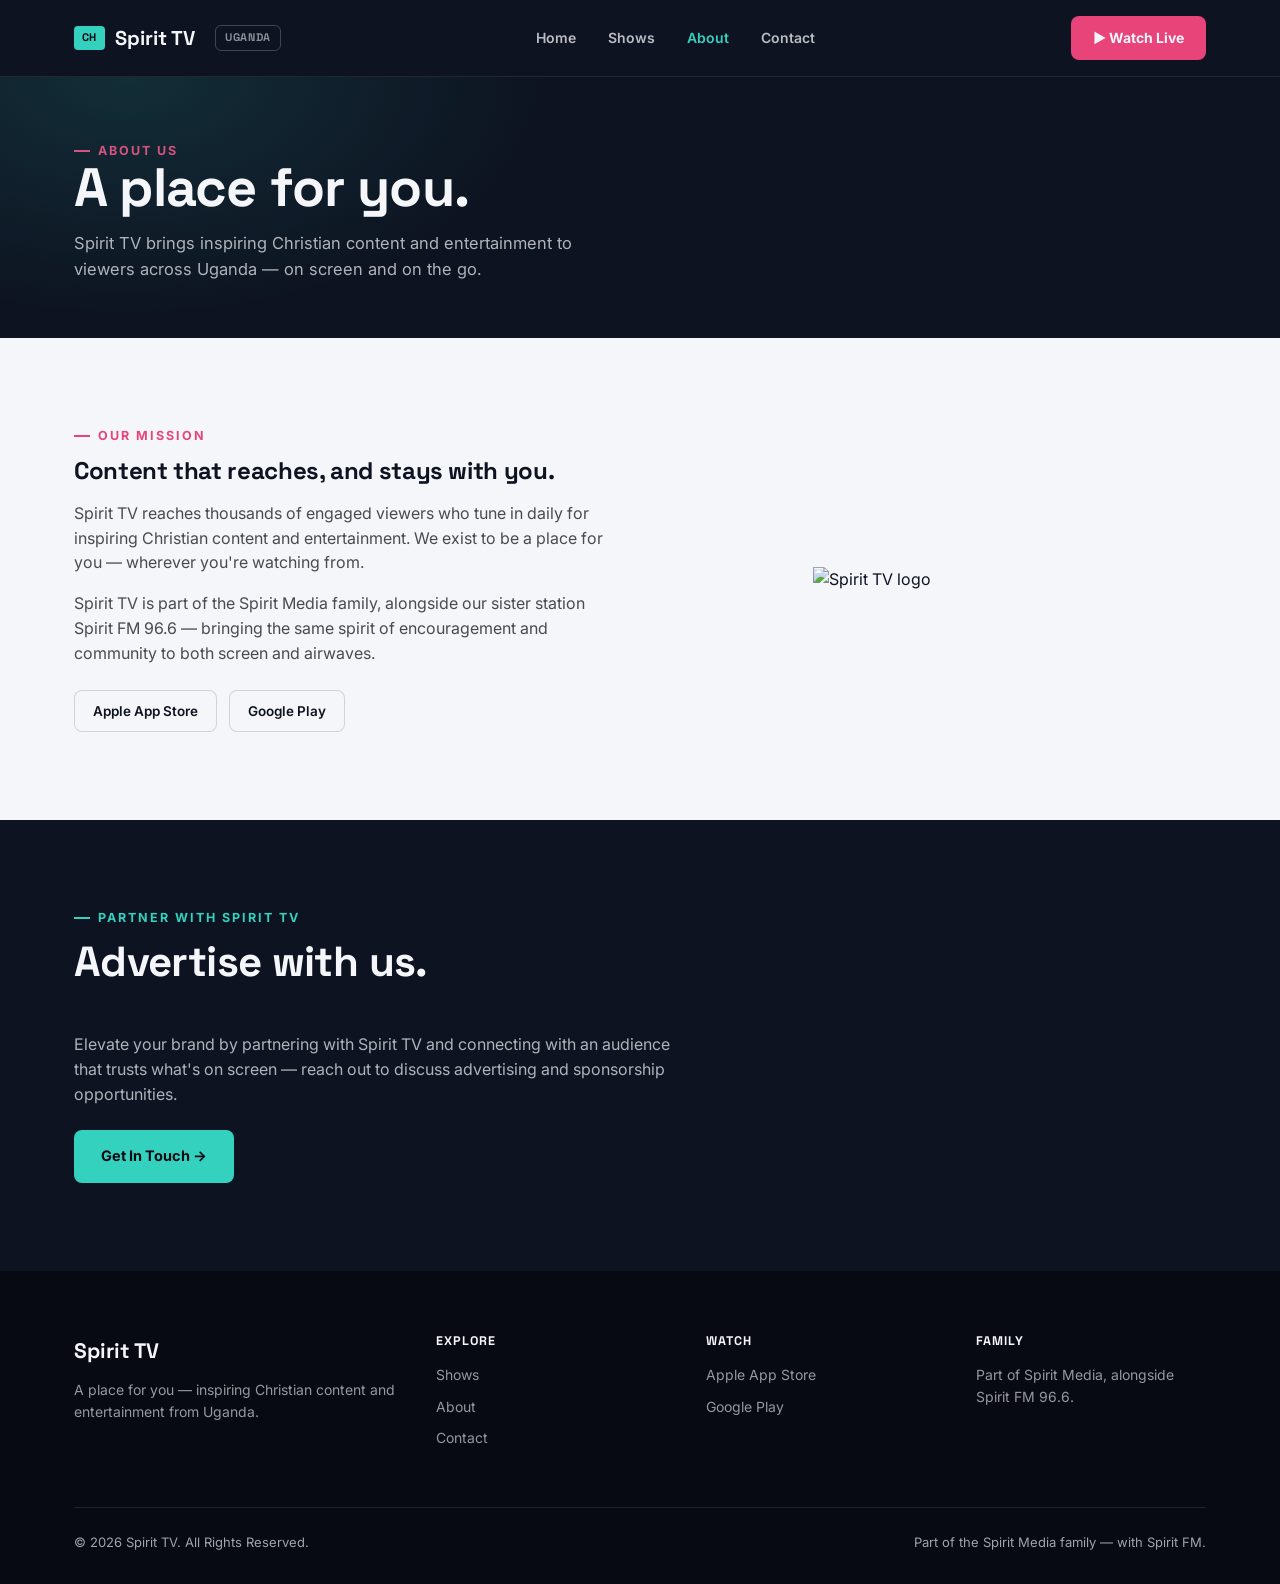
==== about.html @ 37909ff6 "Add Uganda location badge to nav branding" ====
<!DOCTYPE html>
<html lang="en">
<head>
<meta charset="UTF-8">
<meta name="viewport" content="width=device-width, initial-scale=1.0">
<title>About — Spirit TV</title>
<meta name="description" content="Spirit TV — inspiring Christian content and entertainment for viewers across Uganda, part of the Spirit Media family.">
<link rel="stylesheet" href="/assets/css/style.css">
</head>
<body>

<nav class="site-nav">
  <div class="wrap">
    <a href="/" class="brand"><span class="ch">CH</span>Spirit TV<span style="margin-left:10px;font-size:11px;font-weight:700;letter-spacing:.06em;color:rgba(245,246,250,.55);border:1px solid rgba(245,246,250,.22);padding:3px 9px;border-radius:6px;">UGANDA</span></a>
    <div class="nav-links">
      <a href="/">Home</a>
      <a href="/shows.html">Shows</a>
      <a href="/about.html" class="active">About</a>
      <a href="/contact.html">Contact</a>
    </div>
    <a href="/#watch" class="nav-cta">▶ Watch Live</a>
    <button class="menu-toggle" aria-label="Menu">☰</button>
  </div>
</nav>

<header class="page-header">
  <div class="wrap">
    <div class="eyebrow">About Us</div>
    <h1>A place for you.</h1>
    <p>Spirit TV brings inspiring Christian content and entertainment to viewers across Uganda — on screen and on the go.</p>
  </div>
</header>

<section>
  <div class="wrap grid-2">
    <div>
      <div class="eyebrow">Our Mission</div>
      <h2 style="margin-top:12px;">Content that reaches, and stays with you.</h2>
      <p style="margin-top:18px;color:#4a4a4f;font-size:16px;">Spirit TV reaches thousands of engaged viewers who tune in daily for inspiring Christian content and entertainment. We exist to be a place for you — wherever you're watching from.</p>
      <p style="margin-top:16px;color:#4a4a4f;font-size:16px;">Spirit TV is part of the Spirit Media family, alongside our sister station Spirit FM 96.6 — bringing the same spirit of encouragement and community to both screen and airwaves.</p>
      <div class="app-badges">
        <a href="https://apps.apple.com/ug/app/spirit-media-ug/id6473387035" target="_blank" rel="noopener" class="app-badge" style="color:var(--ink);border-color:rgba(13,19,33,.15);">Apple App Store</a>
        <a href="https://play.google.com/store/apps/details?id=com.spiritmedia.ug" target="_blank" rel="noopener" class="app-badge" style="color:var(--ink);border-color:rgba(13,19,33,.15);">Google Play</a>
      </div>
    </div>
    <div>
      <img src="https://spirittv.co.ug/wp-content/uploads/2024/09/logo.png" alt="Spirit TV logo" style="max-width:240px;margin:0 auto;">
    </div>
  </div>
</section>

<section class="section-dark">
  <div class="wrap">
    <div class="section-head">
      <div class="eyebrow">Partner With Spirit TV</div>
      <h2 style="color:var(--paper);">Advertise with us.</h2>
    </div>
    <p style="color:rgba(245,246,250,.7);max-width:60ch;font-size:16px;">Elevate your brand by partnering with Spirit TV and connecting with an audience that trusts what's on screen — reach out to discuss advertising and sponsorship opportunities.</p>
    <a href="/contact.html" class="btn btn-play" style="margin-top:24px;">Get In Touch →</a>
  </div>
</section>

<footer>
  <div class="wrap">
    <div class="footer-grid">
      <div>
        <div class="footer-brand">Spirit TV</div>
        <p>A place for you — inspiring Christian content and entertainment from Uganda.</p>
      </div>
      <div>
        <h4>Explore</h4>
        <a href="/shows.html">Shows</a>
        <a href="/about.html">About</a>
        <a href="/contact.html">Contact</a>
      </div>
      <div>
        <h4>Watch</h4>
        <a href="https://apps.apple.com/ug/app/spirit-media-ug/id6473387035" target="_blank" rel="noopener">Apple App Store</a>
        <a href="https://play.google.com/store/apps/details?id=com.spiritmedia.ug" target="_blank" rel="noopener">Google Play</a>
      </div>
      <div>
        <h4>Family</h4>
        <p>Part of Spirit Media, alongside Spirit FM 96.6.</p>
      </div>
    </div>
    <div class="footer-bottom">
      <span>&copy; 2026 Spirit TV. All Rights Reserved.</span>
      <span>Part of the Spirit Media family — with Spirit FM.</span>
    </div>
  </div>
</footer>

</body>
</html>
---- assets/css/style.css ----
@import url('https://fonts.googleapis.com/css2?family=Space+Grotesk:wght@400;500;600;700&family=Inter:wght@400;500;600;700;800&display=swap');

:root{
  --void: #0D1321;
  --void-deep: #070A12;
  --paper: #F5F6FA;
  --cyan: #34D1BF;
  --magenta: #E8447A;
  --gold: #F2C14E;
  --ink: #0D1321;
  --max: 1180px;
}

*{box-sizing:border-box;margin:0;padding:0;}
html{scroll-behavior:smooth;}
body{
  font-family:'Inter',sans-serif;
  background:var(--paper);
  color:var(--ink);
  line-height:1.55;
  -webkit-font-smoothing:antialiased;
}
h1,h2,h3,h4{
  font-family:'Space Grotesk',sans-serif;
  font-weight:700;
  line-height:1.05;
  letter-spacing:-0.015em;
}
a{color:inherit;text-decoration:none;}
img{max-width:100%;display:block;}
.wrap{max-width:var(--max);margin:0 auto;padding:0 24px;}
.eyebrow{
  font-size:12.5px;font-weight:700;letter-spacing:.16em;text-transform:uppercase;
  color:var(--magenta);
  display:flex;align-items:center;gap:8px;
}
.eyebrow::before{content:'';width:16px;height:2px;background:currentColor;display:inline-block;}

/* ===== Nav ===== */
.site-nav{
  position:sticky;top:0;z-index:50;
  background:var(--void);
  border-bottom:1px solid rgba(245,246,250,.08);
}
.site-nav .wrap{display:flex;align-items:center;justify-content:space-between;height:76px;}
.brand{display:flex;align-items:center;gap:10px;font-family:'Space Grotesk',sans-serif;font-weight:700;font-size:20px;color:var(--paper);}
.brand .ch{
  font-size:11px;font-weight:700;background:var(--cyan);color:var(--void-deep);
  padding:3px 8px;border-radius:4px;letter-spacing:.04em;
}
.nav-links{display:flex;gap:32px;align-items:center;}
.nav-links a{color:rgba(245,246,250,.75);font-size:14px;font-weight:600;transition:color .15s;}
.nav-links a:hover, .nav-links a.active{color:var(--cyan);}
.nav-cta{
  background:var(--magenta);color:var(--paper)!important;padding:11px 22px;border-radius:8px;
  font-weight:700;font-size:14px;display:flex;align-items:center;gap:8px;
}
.nav-cta:hover{background:#d13868;}
.menu-toggle{display:none;background:none;border:0;color:var(--paper);font-size:26px;cursor:pointer;}

/* ===== Hero — channel-frame signature ===== */
.hero{
  position:relative;background:var(--void);color:var(--paper);
  padding:80px 0 0;overflow:hidden;
}
.hero-grid{position:relative;display:grid;grid-template-columns:1fr;gap:0;}
.hero-copy{padding-bottom:56px;}
.hero .eyebrow{color:var(--cyan);}
.hero h1{font-size:clamp(42px,6.4vw,78px);margin:16px 0 20px;max-width:16ch;}
.hero h1 span{color:var(--cyan);}
.hero p.lede{font-size:18px;color:rgba(245,246,250,.75);max-width:52ch;margin-bottom:32px;}
.hero-actions{display:flex;gap:14px;flex-wrap:wrap;}
.btn{
  display:inline-flex;align-items:center;gap:10px;padding:14px 26px;border-radius:8px;
  font-weight:700;font-size:14.5px;border:1px solid transparent;cursor:pointer;transition:all .15s;
}
.btn-play{background:var(--cyan);color:var(--void-deep);}
.btn-play:hover{background:#28b8a8;transform:translateY(-1px);}
.btn-outline{border-color:rgba(245,246,250,.3);color:var(--paper);}
.btn-outline:hover{border-color:var(--paper);background:rgba(245,246,250,.06);}

/* channel-frame: bezel + scanline */
.tv-frame{
  position:relative;border:1px solid rgba(245,246,250,.15);
  border-radius:14px 14px 0 0;padding:14px 14px 0;
  background:linear-gradient(180deg, rgba(52,209,191,.06), transparent 40%);
}
.tv-frame-bar{display:flex;justify-content:space-between;align-items:center;padding-bottom:12px;font-size:11px;color:rgba(245,246,250,.45);letter-spacing:.08em;text-transform:uppercase;}
.tv-frame-bar .rec{display:flex;align-items:center;gap:6px;color:var(--magenta);font-weight:700;}
.tv-frame-bar .rec .dot{width:7px;height:7px;border-radius:50%;background:var(--magenta);animation:pulse 1.4s infinite;}
@keyframes pulse{0%,100%{opacity:1;}50%{opacity:.3;}}
.tv-screen{
  aspect-ratio:16/8;background:linear-gradient(135deg,#151d33,#0D1321 60%);
  border-radius:8px 8px 0 0;overflow:hidden;position:relative;
  display:flex;align-items:center;justify-content:center;
}
.tv-screen::after{
  content:'';position:absolute;inset:0;
  background:repeating-linear-gradient(0deg, rgba(255,255,255,.025) 0px, transparent 1px, transparent 3px);
  pointer-events:none;
}
.tv-screen img{width:100%;height:100%;object-fit:cover;}
@media (prefers-reduced-motion:reduce){.tv-frame-bar .rec .dot{animation:none;}}

/* ===== Sections ===== */
section{padding:88px 0;}
.section-head{max-width:640px;margin-bottom:48px;}
.section-head h2{font-size:clamp(30px,4vw,42px);margin-top:12px;}
.section-dark{background:var(--void);color:var(--paper);}
.section-dark .eyebrow{color:var(--cyan);}

.grid-3{display:grid;grid-template-columns:repeat(3,1fr);gap:24px;}
.grid-2{display:grid;grid-template-columns:1fr 1fr;gap:40px;align-items:center;}

.card{
  background:#fff;border-radius:12px;overflow:hidden;
  border:1px solid rgba(13,19,33,.08);transition:transform .18s, box-shadow .18s;
}
.card:hover{transform:translateY(-4px);box-shadow:0 16px 32px rgba(13,19,33,.1);}
.card img{aspect-ratio:16/10;object-fit:cover;width:100%;}
.card-body{padding:20px 22px 24px;position:relative;}
.card-body .tag{font-size:11.5px;font-weight:700;color:var(--magenta);text-transform:uppercase;letter-spacing:.08em;}
.card-body h3{font-size:19px;margin:8px 0 6px;}
.card-body p{font-size:14.5px;color:#5b5b5f;}
.channel-num{
  position:absolute;top:-16px;right:16px;background:var(--void);color:var(--cyan);
  font-family:'Space Grotesk',sans-serif;font-weight:700;font-size:13px;
  padding:6px 10px;border-radius:6px;
}

.pill{
  display:inline-block;padding:6px 14px;border-radius:6px;background:rgba(52,209,191,.12);
  color:#1a8e80;font-size:12.5px;font-weight:700;
}

.stats-strip{background:var(--magenta);color:#fff;padding:56px 0;}
.stats-strip .grid-3{text-align:center;}
.stats-strip b{display:block;font-family:'Space Grotesk',sans-serif;font-size:42px;}
.stats-strip span{font-size:13px;letter-spacing:.06em;text-transform:uppercase;opacity:.9;}

.app-badges{display:flex;gap:12px;margin-top:24px;flex-wrap:wrap;}
.app-badge{
  display:flex;align-items:center;gap:10px;background:rgba(245,246,250,.06);
  border:1px solid rgba(245,246,250,.15);padding:10px 18px;border-radius:8px;
  font-size:13.5px;font-weight:600;color:var(--paper);
}
.app-badge:hover{border-color:var(--cyan);}

/* ===== Footer ===== */
footer{background:var(--void-deep);color:rgba(245,246,250,.65);padding:64px 0 32px;}
.footer-grid{display:grid;grid-template-columns:1.4fr 1fr 1fr 1fr;gap:40px;margin-bottom:48px;}
.footer-grid h4{font-family:'Space Grotesk',sans-serif;color:var(--paper);font-size:12.5px;letter-spacing:.08em;text-transform:uppercase;margin-bottom:16px;}
.footer-grid a, .footer-grid p{display:block;font-size:14px;margin-bottom:10px;color:rgba(245,246,250,.6);}
.footer-grid a:hover{color:var(--cyan);}
.footer-brand{font-family:'Space Grotesk',sans-serif;font-weight:700;font-size:21px;color:var(--paper);margin-bottom:12px;}
.footer-bottom{border-top:1px solid rgba(245,246,250,.1);padding-top:24px;font-size:13px;display:flex;justify-content:space-between;flex-wrap:wrap;gap:12px;}

/* ===== Page header ===== */
.page-header{background:var(--void);color:var(--paper);padding:64px 0 56px;position:relative;overflow:hidden;}
.page-header::before{content:'';position:absolute;inset:0;background:radial-gradient(ellipse 700px 400px at 10% 0%, rgba(52,209,191,.14), transparent 60%);}
.page-header h1{font-size:clamp(34px,5vw,54px);position:relative;}
.page-header p{color:rgba(245,246,250,.7);max-width:56ch;margin-top:14px;position:relative;font-size:16.5px;}

/* Contact */
.contact-grid{display:grid;grid-template-columns:.9fr 1.1fr;gap:56px;}
.contact-card{background:var(--void);color:var(--paper);border-radius:14px;padding:36px;}
.contact-card h3{font-family:'Space Grotesk',sans-serif;font-size:21px;margin-bottom:20px;}
.contact-row{display:flex;gap:14px;margin-bottom:20px;padding-bottom:20px;border-bottom:1px solid rgba(245,246,250,.1);}
.contact-row:last-child{border:0;}
.contact-row .label{font-size:11.5px;text-transform:uppercase;letter-spacing:.08em;color:var(--cyan);margin-bottom:4px;font-weight:700;}
.contact-row div p, .contact-row div a{font-size:15px;color:rgba(245,246,250,.85);}

.form-field{margin-bottom:18px;}
.form-field label{display:block;font-size:13px;font-weight:700;margin-bottom:7px;}
.form-field input, .form-field textarea{
  width:100%;padding:13px 16px;border-radius:8px;border:1.5px solid rgba(13,19,33,.15);
  font-family:'Inter',sans-serif;font-size:14.5px;background:#fff;
}
.form-field input:focus, .form-field textarea:focus{outline:2px solid var(--cyan);outline-offset:1px;border-color:var(--cyan);}

@media (max-width:900px){
  .grid-2, .contact-grid{grid-template-columns:1fr;}
  .grid-3{grid-template-columns:1fr 1fr;}
  .footer-grid{grid-template-columns:1fr 1fr;}
  .nav-links{display:none;}
  .menu-toggle{display:block;}
}
@media (max-width:560px){
  .grid-3{grid-template-columns:1fr;}
  .footer-grid{grid-template-columns:1fr;}
}
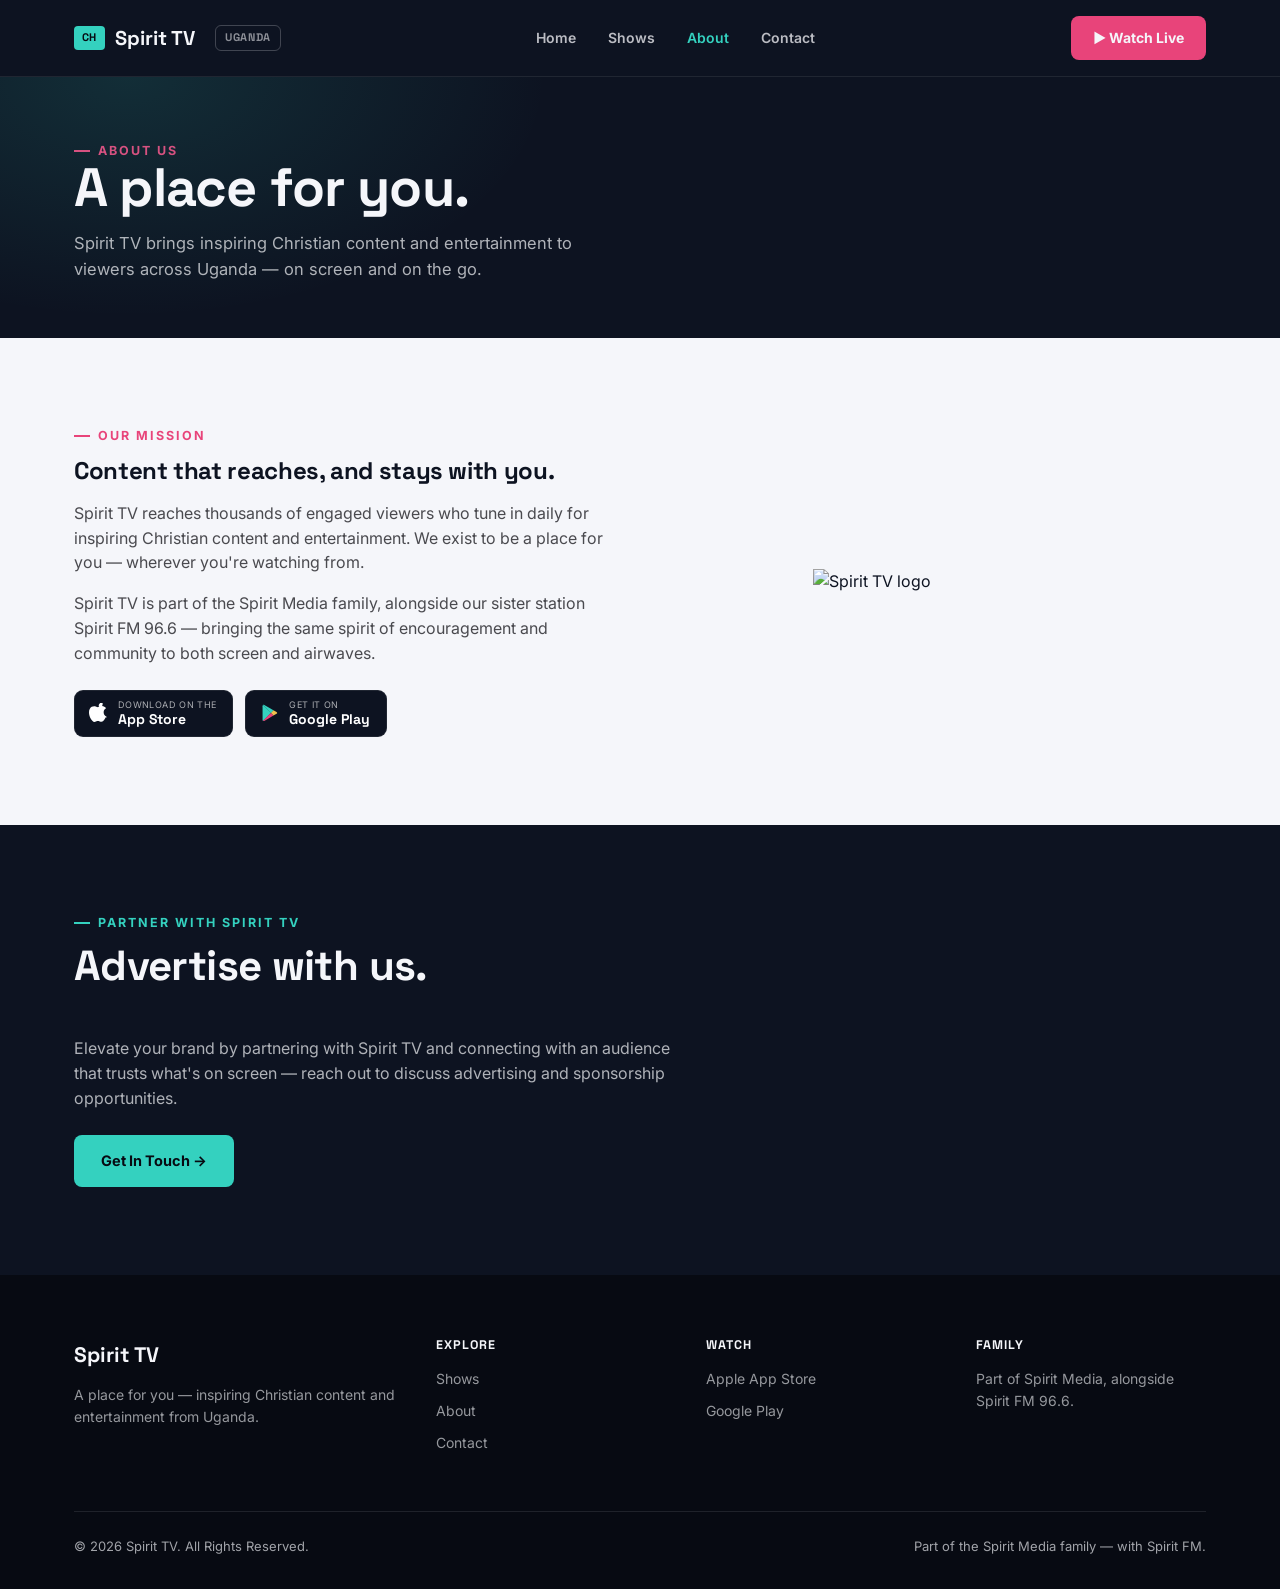
==== commit cfc67641: "Fix live player sizing across devices (was rendering at unconstrained natural size); replace text ap" ====
--- a/about.html
+++ b/about.html
@@ -18,7 +18,7 @@
       <a href="/about.html" class="active">About</a>
       <a href="/contact.html">Contact</a>
     </div>
-    <a href="/#watch" class="nav-cta">▶ Watch Live</a>
+    <a href="/watch.html" class="nav-cta">▶ Watch Live</a>
     <button class="menu-toggle" aria-label="Menu">☰</button>
   </div>
 </nav>
@@ -39,8 +39,14 @@
       <p style="margin-top:18px;color:#4a4a4f;font-size:16px;">Spirit TV reaches thousands of engaged viewers who tune in daily for inspiring Christian content and entertainment. We exist to be a place for you — wherever you're watching from.</p>
       <p style="margin-top:16px;color:#4a4a4f;font-size:16px;">Spirit TV is part of the Spirit Media family, alongside our sister station Spirit FM 96.6 — bringing the same spirit of encouragement and community to both screen and airwaves.</p>
       <div class="app-badges">
-        <a href="https://apps.apple.com/ug/app/spirit-media-ug/id6473387035" target="_blank" rel="noopener" class="app-badge" style="color:var(--ink);border-color:rgba(13,19,33,.15);">Apple App Store</a>
-        <a href="https://play.google.com/store/apps/details?id=com.spiritmedia.ug" target="_blank" rel="noopener" class="app-badge" style="color:var(--ink);border-color:rgba(13,19,33,.15);">Google Play</a>
+        <a href="https://apps.apple.com/ug/app/spirit-media-ug/id6473387035" target="_blank" rel="noopener" class="store-badge">
+          <svg width="20" height="20" viewBox="0 0 24 24" fill="none"><path d="M16.365 1.43c0 1.14-.416 2.06-1.246 2.78-.997.86-2.03.99-3.106.4a3.28 3.28 0 0 1-.021-2.85c.395-.9 1.11-1.65 2.03-2.09.83-.4 1.71-.4 2.343.03V1.43z" fill="#fff"/><path d="M20.02 17.13c-.36.86-.78 1.66-1.28 2.4-.68 1.01-1.24 1.71-1.68 2.1-.68.65-1.4.99-2.18 1.01-.56.02-1.23-.16-2.02-.53-.79-.37-1.51-.55-2.17-.55-.68 0-1.43.18-2.24.55-.81.37-1.47.56-1.98.57-.75.03-1.49-.31-2.22-1.03-.47-.44-1.06-1.17-1.75-2.19-.75-1.1-1.36-2.38-1.84-3.85C.14 13.9 0 12.44 0 11.03c0-1.62.35-3.01 1.05-4.19.55-.94 1.29-1.68 2.21-2.22a5.8 5.8 0 0 1 2.98-.85c.6 0 1.4.2 2.4.6.99.4 1.63.6 1.92.6.21 0 .93-.23 2.14-.7 1.15-.44 2.12-.62 2.91-.55 2.15.18 3.77 1.03 4.83 2.57-1.92 1.18-2.87 2.83-2.85 4.95.02 1.65.61 3.03 1.77 4.13.53.5 1.12.89 1.78 1.16-.14.42-.3.83-.47 1.23l-.02-.03z" fill="#fff"/></svg>
+          <span class="store-badge-text"><span class="store-badge-eyebrow">Download on the</span><span class="store-badge-name">App Store</span></span>
+        </a>
+        <a href="https://play.google.com/store/apps/details?id=com.spiritmedia.ug" target="_blank" rel="noopener" class="store-badge">
+          <svg width="20" height="20" viewBox="0 0 24 24" fill="none"><path d="M3.6 2.4c-.35.35-.55.9-.55 1.6v16c0 .7.2 1.25.55 1.6l.1.08L13.02 12v-.24L3.7 2.32l-.1.08z" fill="#34D1BF"/><path d="M16.1 15.1l-3.08-3.08V11.8l3.08-3.08.07.04 3.66 2.08c1.04.6 1.04 1.56 0 2.16l-3.66 2.08-.07.02z" fill="#F2C14E"/><path d="M16.17 15.06L13.02 11.9 3.6 21.4c.35.38.93.42 1.58.06l11-6.4z" fill="#E8447A"/><path d="M16.17 8.74l-11-6.4c-.65-.37-1.23-.32-1.58.06l9.43 9.5 3.15-3.16z" fill="#34D1BF"/></svg>
+          <span class="store-badge-text"><span class="store-badge-eyebrow">Get it on</span><span class="store-badge-name">Google Play</span></span>
+        </a>
       </div>
     </div>
     <div>
--- a/assets/css/style.css
+++ b/assets/css/style.css
@@ -99,7 +99,7 @@
   background:repeating-linear-gradient(0deg, rgba(255,255,255,.025) 0px, transparent 1px, transparent 3px);
   pointer-events:none;
 }
-.tv-screen img{width:100%;height:100%;object-fit:cover;}
+.tv-screen img,.tv-screen video{width:100%;height:100%;object-fit:cover;position:relative;z-index:0;}
 @media (prefers-reduced-motion:reduce){.tv-frame-bar .rec .dot{animation:none;}}
 
 /* ===== Sections ===== */
@@ -189,3 +189,18 @@
   .grid-3{grid-template-columns:1fr;}
   .footer-grid{grid-template-columns:1fr;}
 }
+
+/* App store badges */
+.store-badge{
+  display:inline-flex;align-items:center;gap:9px;
+  background:#0D1321;color:#fff;
+  padding:9px 16px 9px 14px;border-radius:9px;
+  text-decoration:none;line-height:1.15;
+  border:1px solid rgba(255,255,255,.08);
+  transition:transform .15s,opacity .15s;
+}
+.store-badge:hover{transform:translateY(-1px);opacity:.92;}
+.store-badge svg{flex-shrink:0;}
+.store-badge .store-badge-text{display:flex;flex-direction:column;}
+.store-badge .store-badge-eyebrow{font-size:9px;letter-spacing:.04em;color:rgba(255,255,255,.65);text-transform:uppercase;}
+.store-badge .store-badge-name{font-size:14px;font-weight:700;font-family:'Space Grotesk',sans-serif;margin-top:1px;}
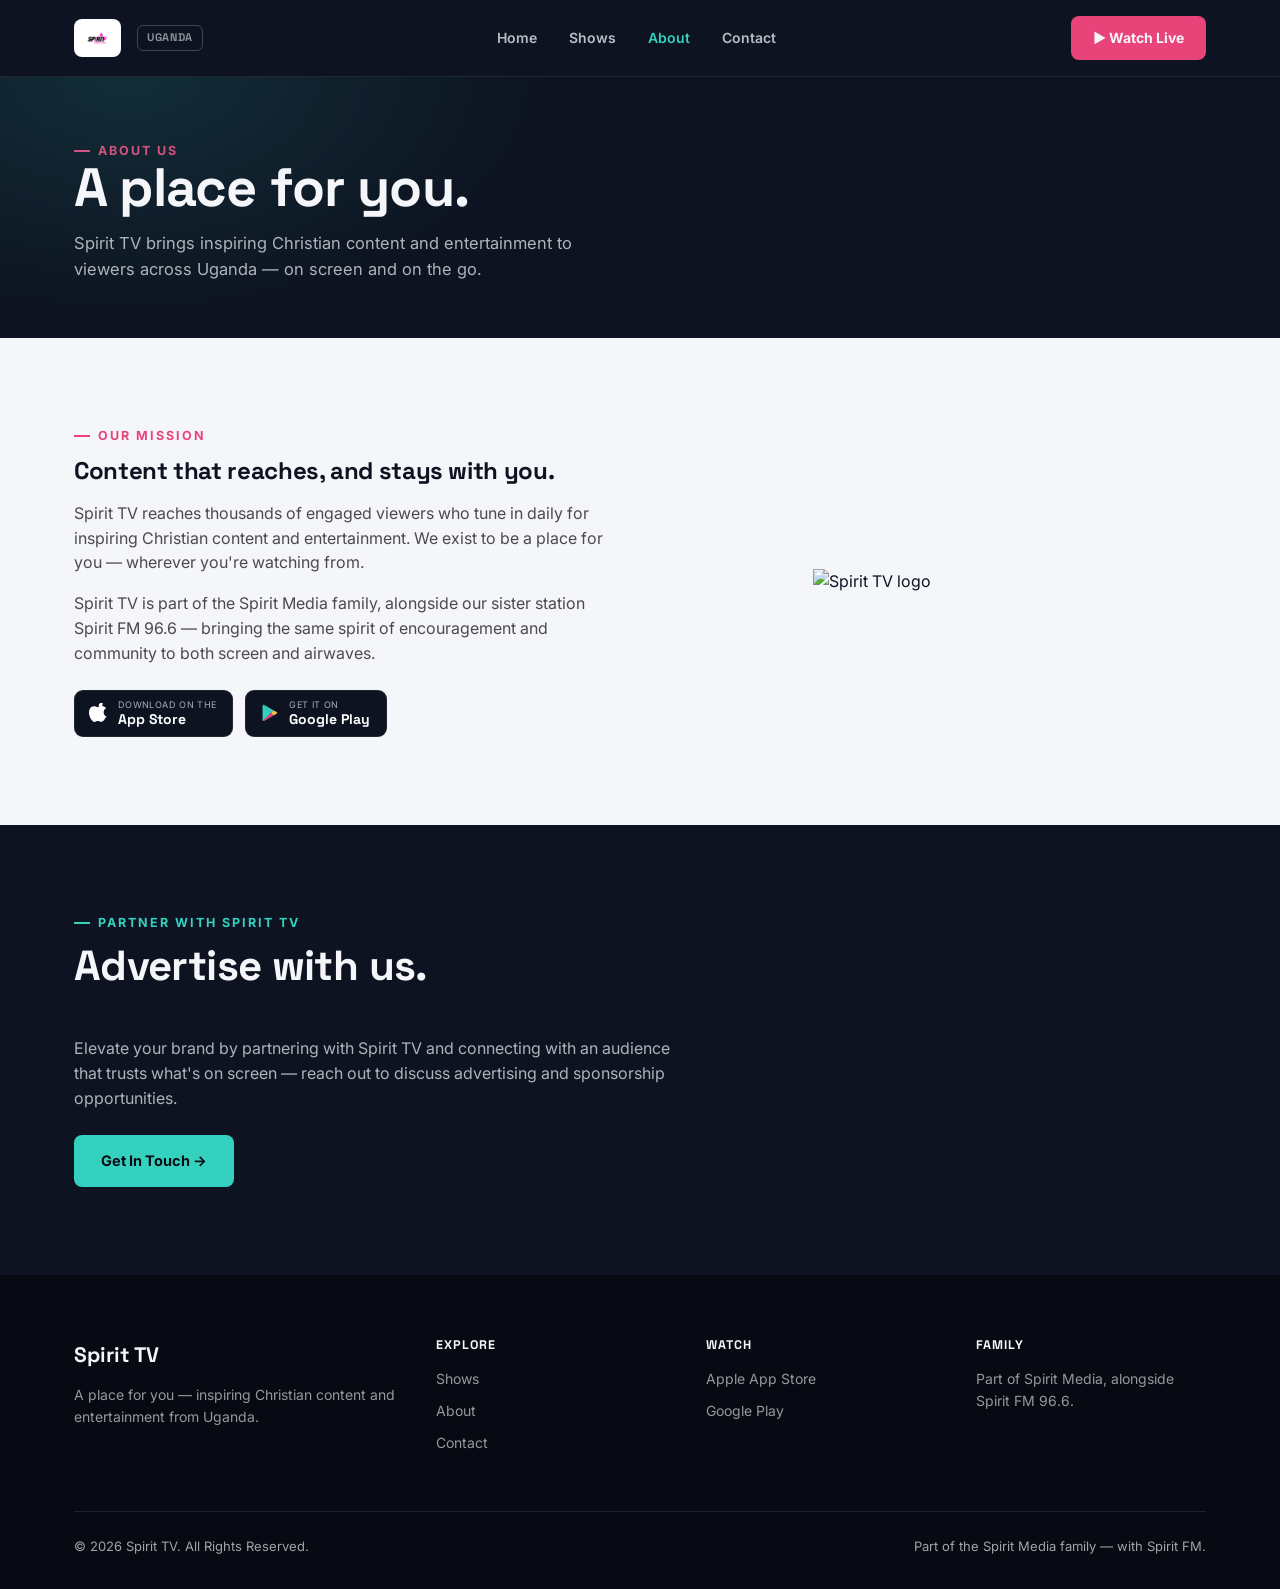
==== commit a284fdbd: "Replace placeholder CH nav badge with actual Spirit TV logo" ====
--- a/about.html
+++ b/about.html
@@ -11,7 +11,7 @@
 
 <nav class="site-nav">
   <div class="wrap">
-    <a href="/" class="brand"><span class="ch">CH</span>Spirit TV<span style="margin-left:10px;font-size:11px;font-weight:700;letter-spacing:.06em;color:rgba(245,246,250,.55);border:1px solid rgba(245,246,250,.22);padding:3px 9px;border-radius:6px;">UGANDA</span></a>
+    <a href="/" class="brand"><img src="/assets/img/spirit-tv-logo.png" alt="Spirit TV" class="brand-logo"><span style="margin-left:6px;font-size:11px;font-weight:700;letter-spacing:.06em;color:rgba(245,246,250,.55);border:1px solid rgba(245,246,250,.22);padding:3px 9px;border-radius:6px;">UGANDA</span></a>
     <div class="nav-links">
       <a href="/">Home</a>
       <a href="/shows.html">Shows</a>
--- a/assets/css/style.css
+++ b/assets/css/style.css
@@ -47,6 +47,10 @@
 .brand .ch{
   font-size:11px;font-weight:700;background:var(--cyan);color:var(--void-deep);
   padding:3px 8px;border-radius:4px;letter-spacing:.04em;
+}
+.brand-logo{
+  height:38px;width:auto;display:block;
+  background:#fff;border-radius:8px;padding:4px 8px;
 }
 .nav-links{display:flex;gap:32px;align-items:center;}
 .nav-links a{color:rgba(245,246,250,.75);font-size:14px;font-weight:600;transition:color .15s;}
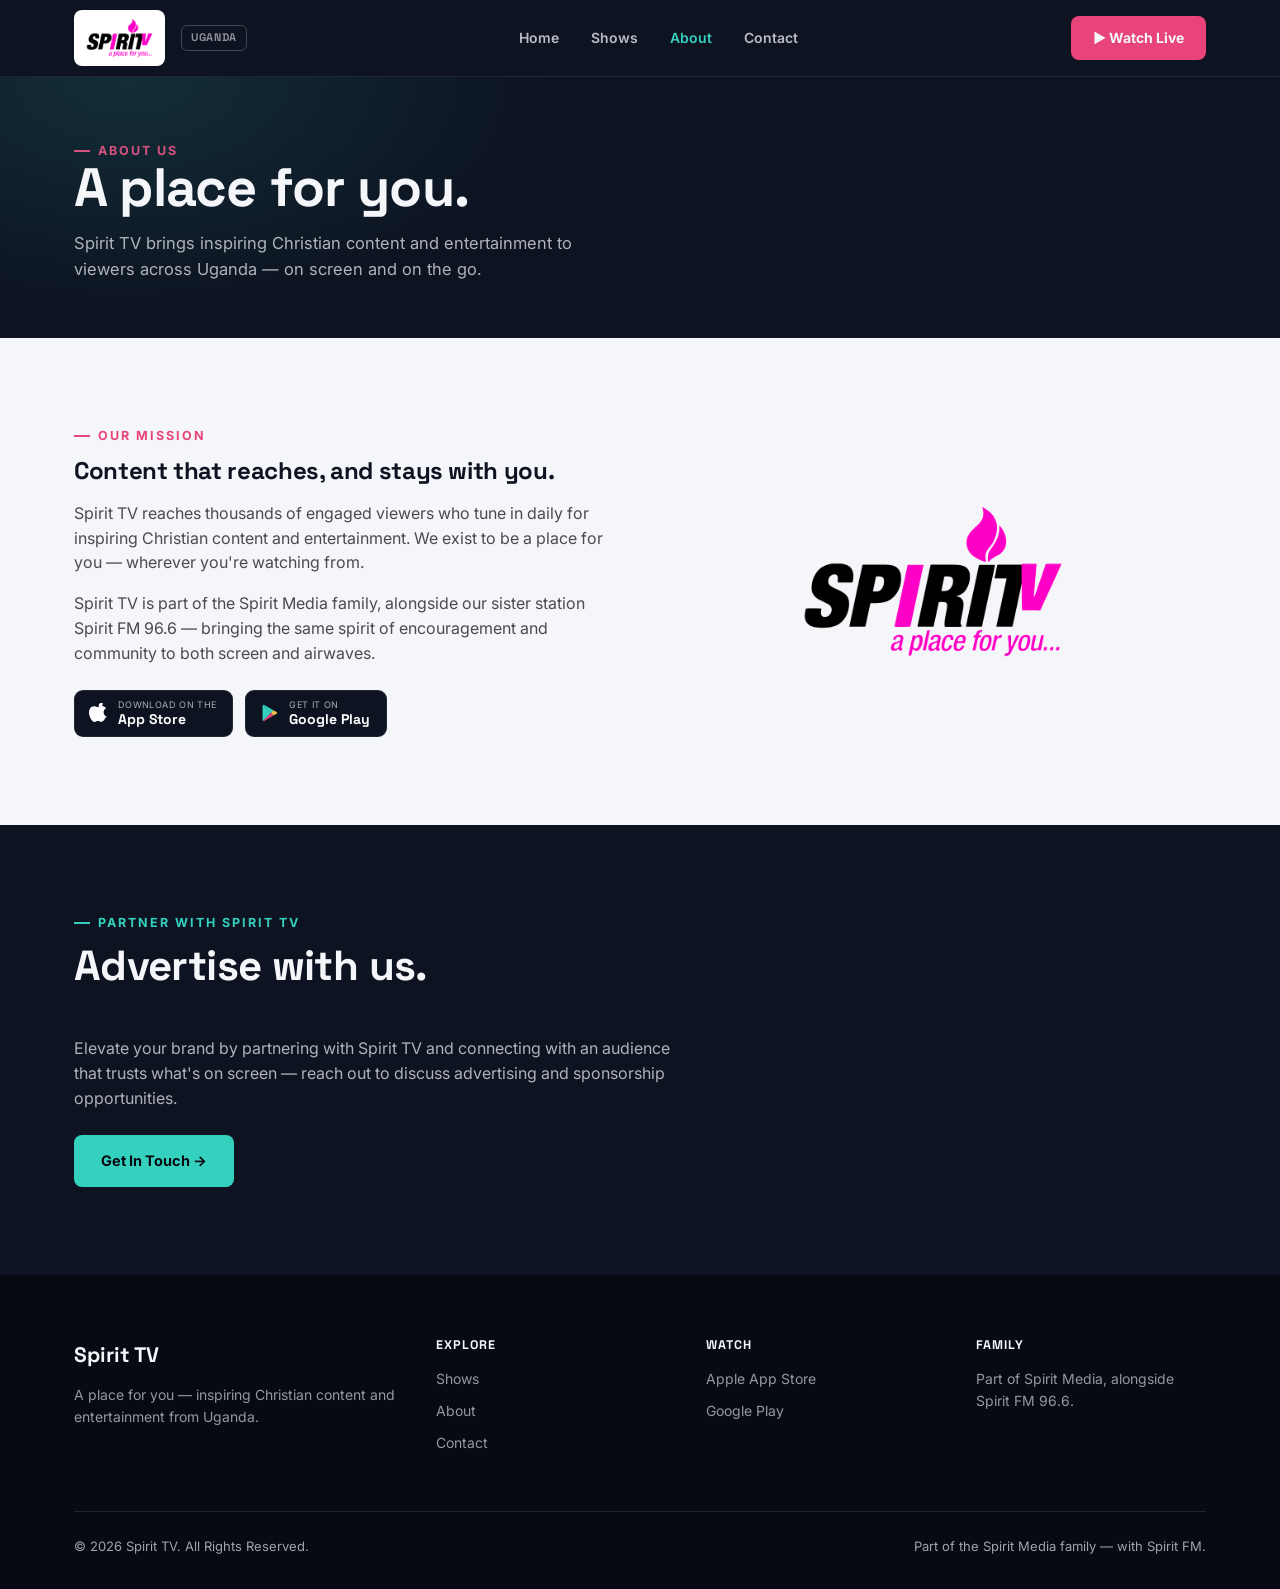
==== commit 593faa31: "Trim whitespace from logo file, enlarge nav logo, fix broken logo image on About page" ====
--- a/about.html
+++ b/about.html
@@ -50,7 +50,7 @@
       </div>
     </div>
     <div>
-      <img src="https://spirittv.co.ug/wp-content/uploads/2024/09/logo.png" alt="Spirit TV logo" style="max-width:240px;margin:0 auto;">
+      <img src="/assets/img/spirit-tv-logo.png" alt="Spirit TV logo" style="max-width:280px;margin:0 auto;display:block;">
     </div>
   </div>
 </section>
--- a/assets/css/style.css
+++ b/assets/css/style.css
@@ -49,8 +49,8 @@
   padding:3px 8px;border-radius:4px;letter-spacing:.04em;
 }
 .brand-logo{
-  height:38px;width:auto;display:block;
-  background:#fff;border-radius:8px;padding:4px 8px;
+  height:56px;width:auto;display:block;
+  background:#fff;border-radius:8px;padding:6px 10px;
 }
 .nav-links{display:flex;gap:32px;align-items:center;}
 .nav-links a{color:rgba(245,246,250,.75);font-size:14px;font-weight:600;transition:color .15s;}
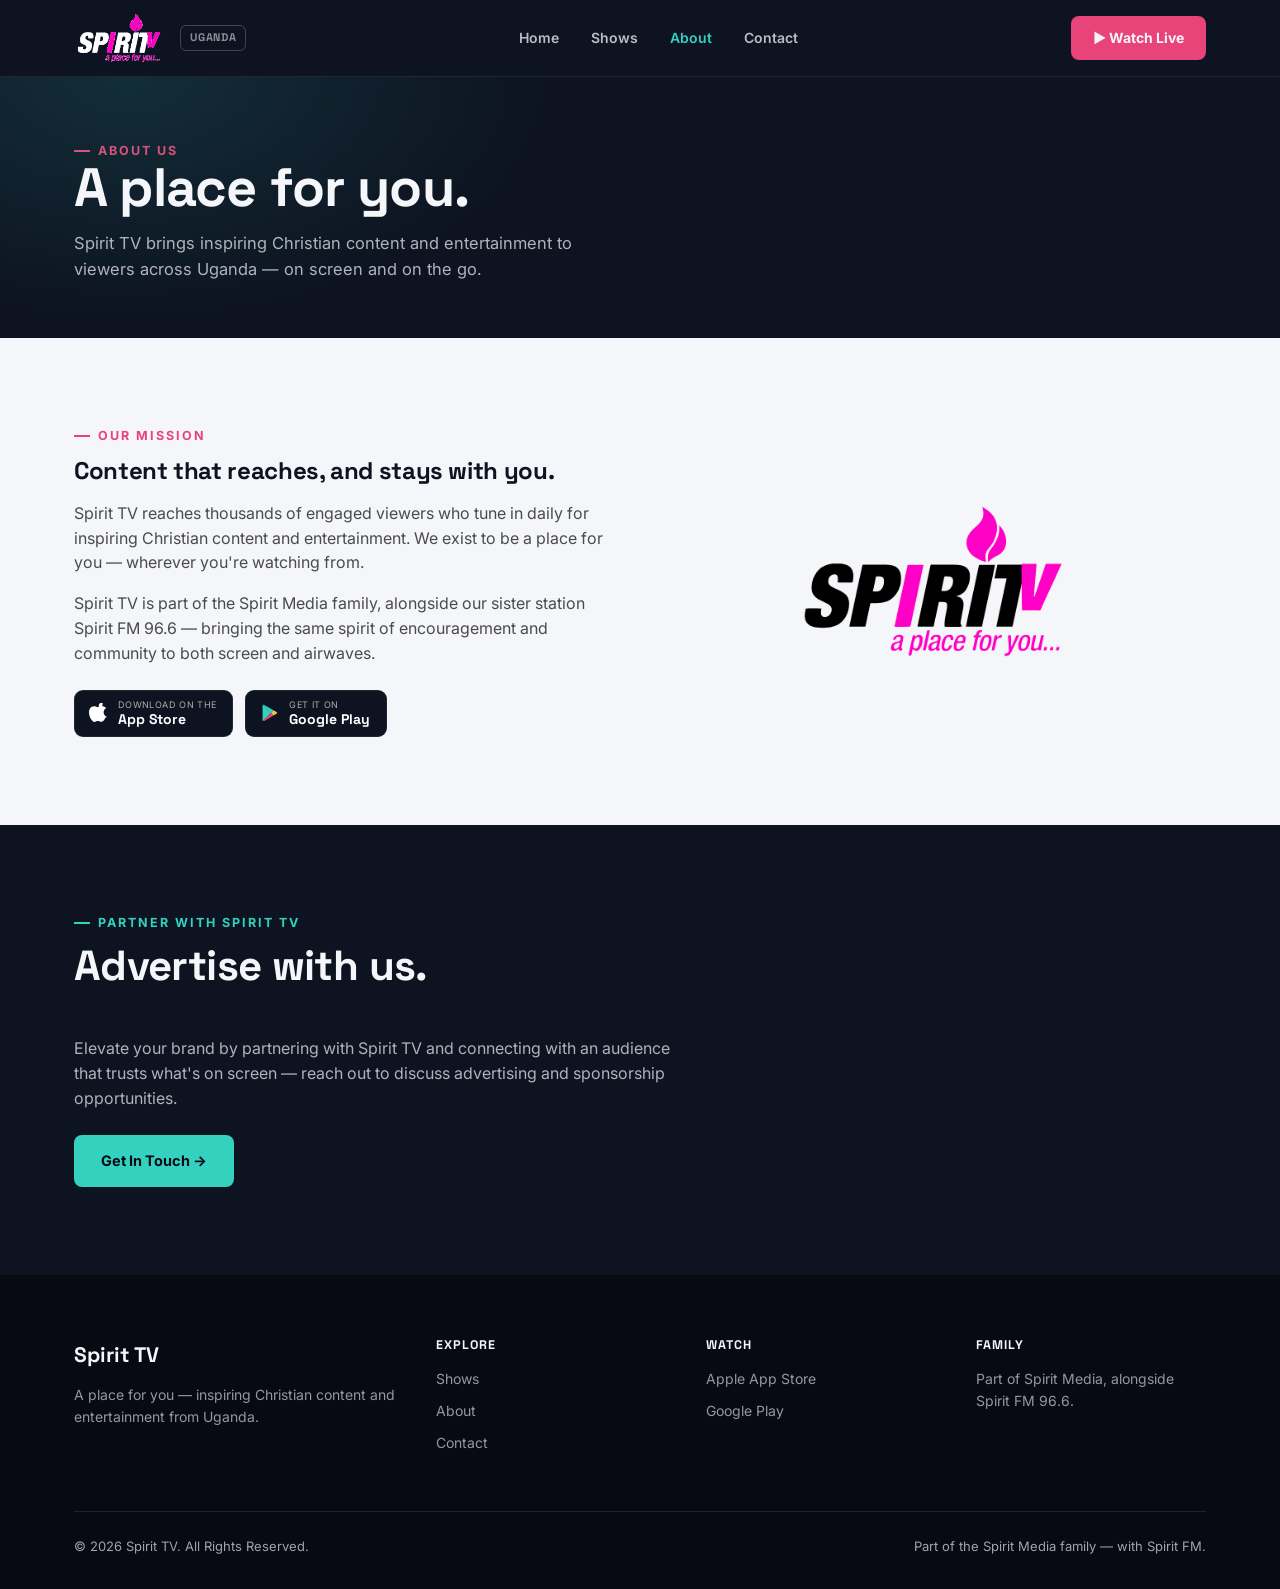
==== commit 3e2aca33: "Use white-lettered logo variant on dark nav bar, remove white pill background" ====
--- a/about.html
+++ b/about.html
@@ -11,7 +11,7 @@
 
 <nav class="site-nav">
   <div class="wrap">
-    <a href="/" class="brand"><img src="/assets/img/spirit-tv-logo.png" alt="Spirit TV" class="brand-logo"><span style="margin-left:6px;font-size:11px;font-weight:700;letter-spacing:.06em;color:rgba(245,246,250,.55);border:1px solid rgba(245,246,250,.22);padding:3px 9px;border-radius:6px;">UGANDA</span></a>
+    <a href="/" class="brand"><img src="/assets/img/spirit-tv-logo-white.png" alt="Spirit TV" class="brand-logo"><span style="margin-left:6px;font-size:11px;font-weight:700;letter-spacing:.06em;color:rgba(245,246,250,.55);border:1px solid rgba(245,246,250,.22);padding:3px 9px;border-radius:6px;">UGANDA</span></a>
     <div class="nav-links">
       <a href="/">Home</a>
       <a href="/shows.html">Shows</a>
--- a/assets/css/style.css
+++ b/assets/css/style.css
@@ -50,7 +50,6 @@
 }
 .brand-logo{
   height:56px;width:auto;display:block;
-  background:#fff;border-radius:8px;padding:6px 10px;
 }
 .nav-links{display:flex;gap:32px;align-items:center;}
 .nav-links a{color:rgba(245,246,250,.75);font-size:14px;font-weight:600;transition:color .15s;}
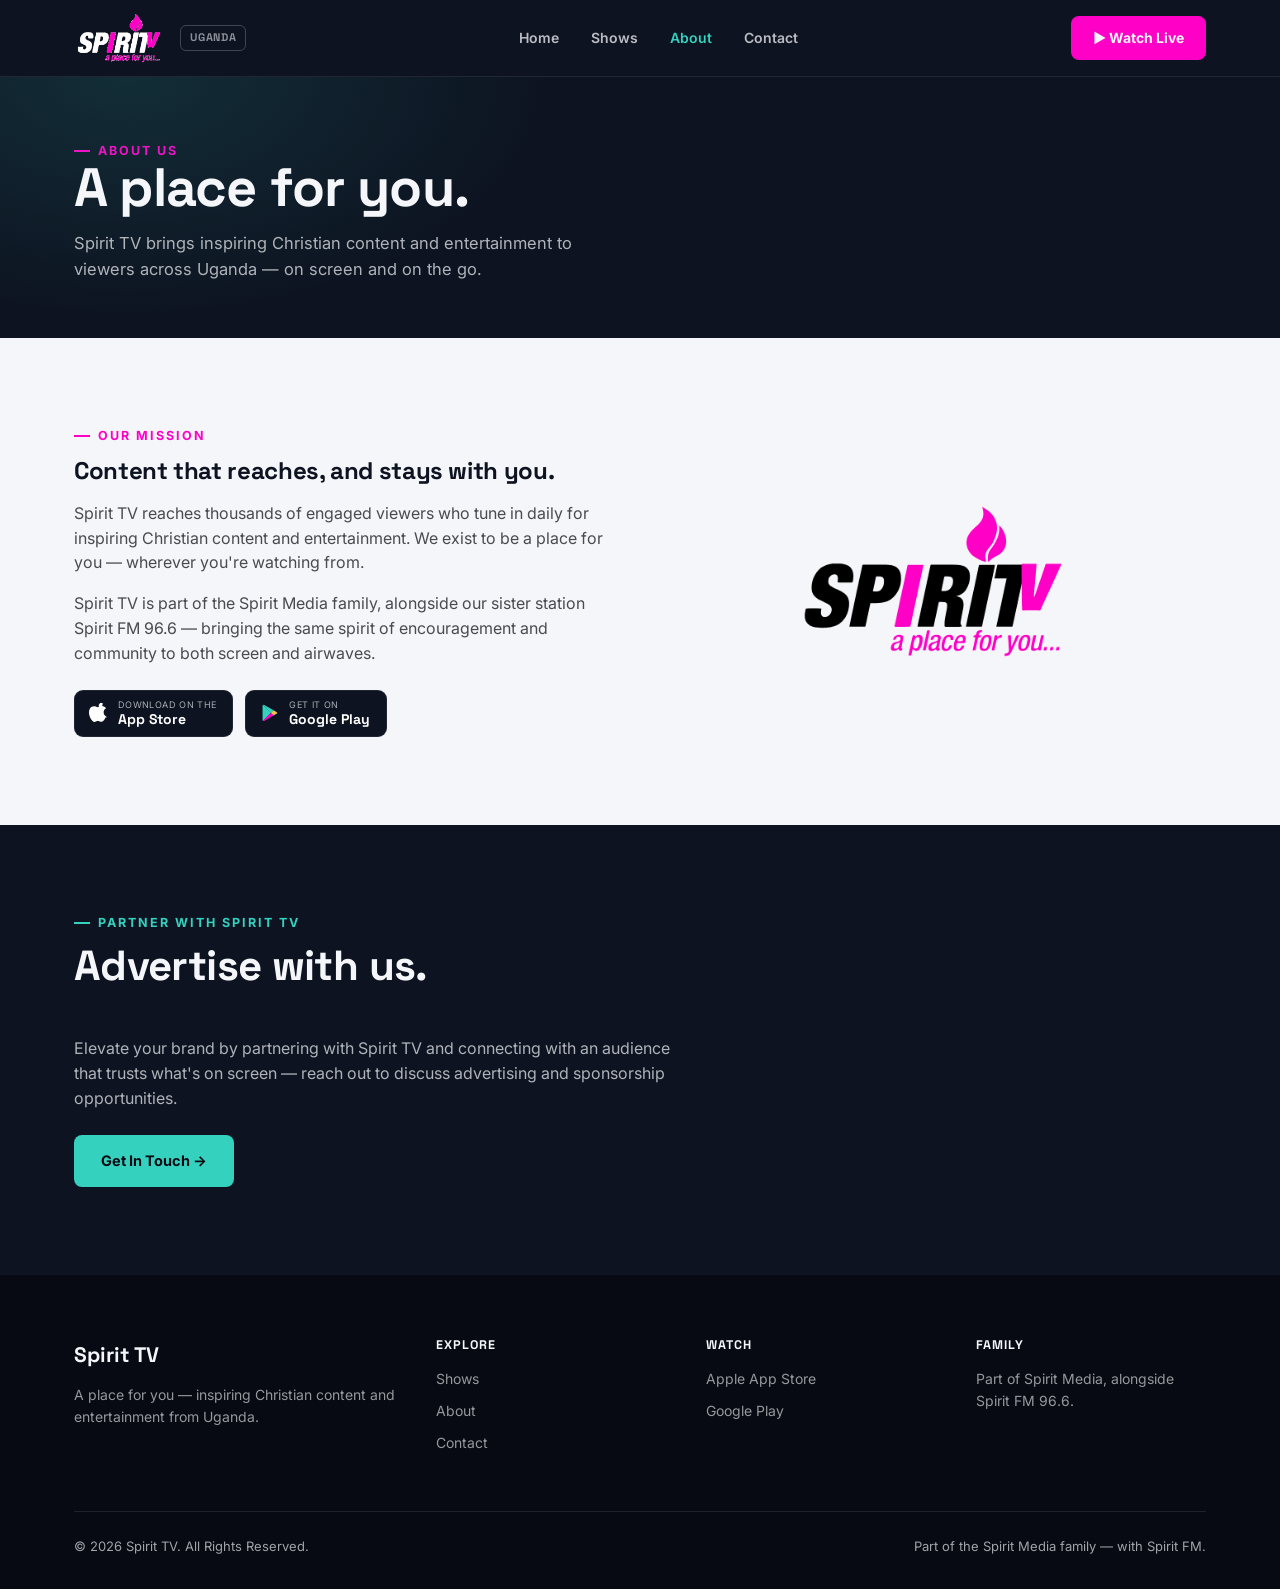
==== commit 624a385a: "Update brand pink to FF00C6 across CSS variable and all hardcoded references" ====
--- a/about.html
+++ b/about.html
@@ -44,7 +44,7 @@
           <span class="store-badge-text"><span class="store-badge-eyebrow">Download on the</span><span class="store-badge-name">App Store</span></span>
         </a>
         <a href="https://play.google.com/store/apps/details?id=com.spiritmedia.ug" target="_blank" rel="noopener" class="store-badge">
-          <svg width="20" height="20" viewBox="0 0 24 24" fill="none"><path d="M3.6 2.4c-.35.35-.55.9-.55 1.6v16c0 .7.2 1.25.55 1.6l.1.08L13.02 12v-.24L3.7 2.32l-.1.08z" fill="#34D1BF"/><path d="M16.1 15.1l-3.08-3.08V11.8l3.08-3.08.07.04 3.66 2.08c1.04.6 1.04 1.56 0 2.16l-3.66 2.08-.07.02z" fill="#F2C14E"/><path d="M16.17 15.06L13.02 11.9 3.6 21.4c.35.38.93.42 1.58.06l11-6.4z" fill="#E8447A"/><path d="M16.17 8.74l-11-6.4c-.65-.37-1.23-.32-1.58.06l9.43 9.5 3.15-3.16z" fill="#34D1BF"/></svg>
+          <svg width="20" height="20" viewBox="0 0 24 24" fill="none"><path d="M3.6 2.4c-.35.35-.55.9-.55 1.6v16c0 .7.2 1.25.55 1.6l.1.08L13.02 12v-.24L3.7 2.32l-.1.08z" fill="#34D1BF"/><path d="M16.1 15.1l-3.08-3.08V11.8l3.08-3.08.07.04 3.66 2.08c1.04.6 1.04 1.56 0 2.16l-3.66 2.08-.07.02z" fill="#F2C14E"/><path d="M16.17 15.06L13.02 11.9 3.6 21.4c.35.38.93.42 1.58.06l11-6.4z" fill="#FF00C6"/><path d="M16.17 8.74l-11-6.4c-.65-.37-1.23-.32-1.58.06l9.43 9.5 3.15-3.16z" fill="#34D1BF"/></svg>
           <span class="store-badge-text"><span class="store-badge-eyebrow">Get it on</span><span class="store-badge-name">Google Play</span></span>
         </a>
       </div>
--- a/assets/css/style.css
+++ b/assets/css/style.css
@@ -5,7 +5,7 @@
   --void-deep: #070A12;
   --paper: #F5F6FA;
   --cyan: #34D1BF;
-  --magenta: #E8447A;
+  --magenta: #FF00C6;
   --gold: #F2C14E;
   --ink: #0D1321;
   --max: 1180px;
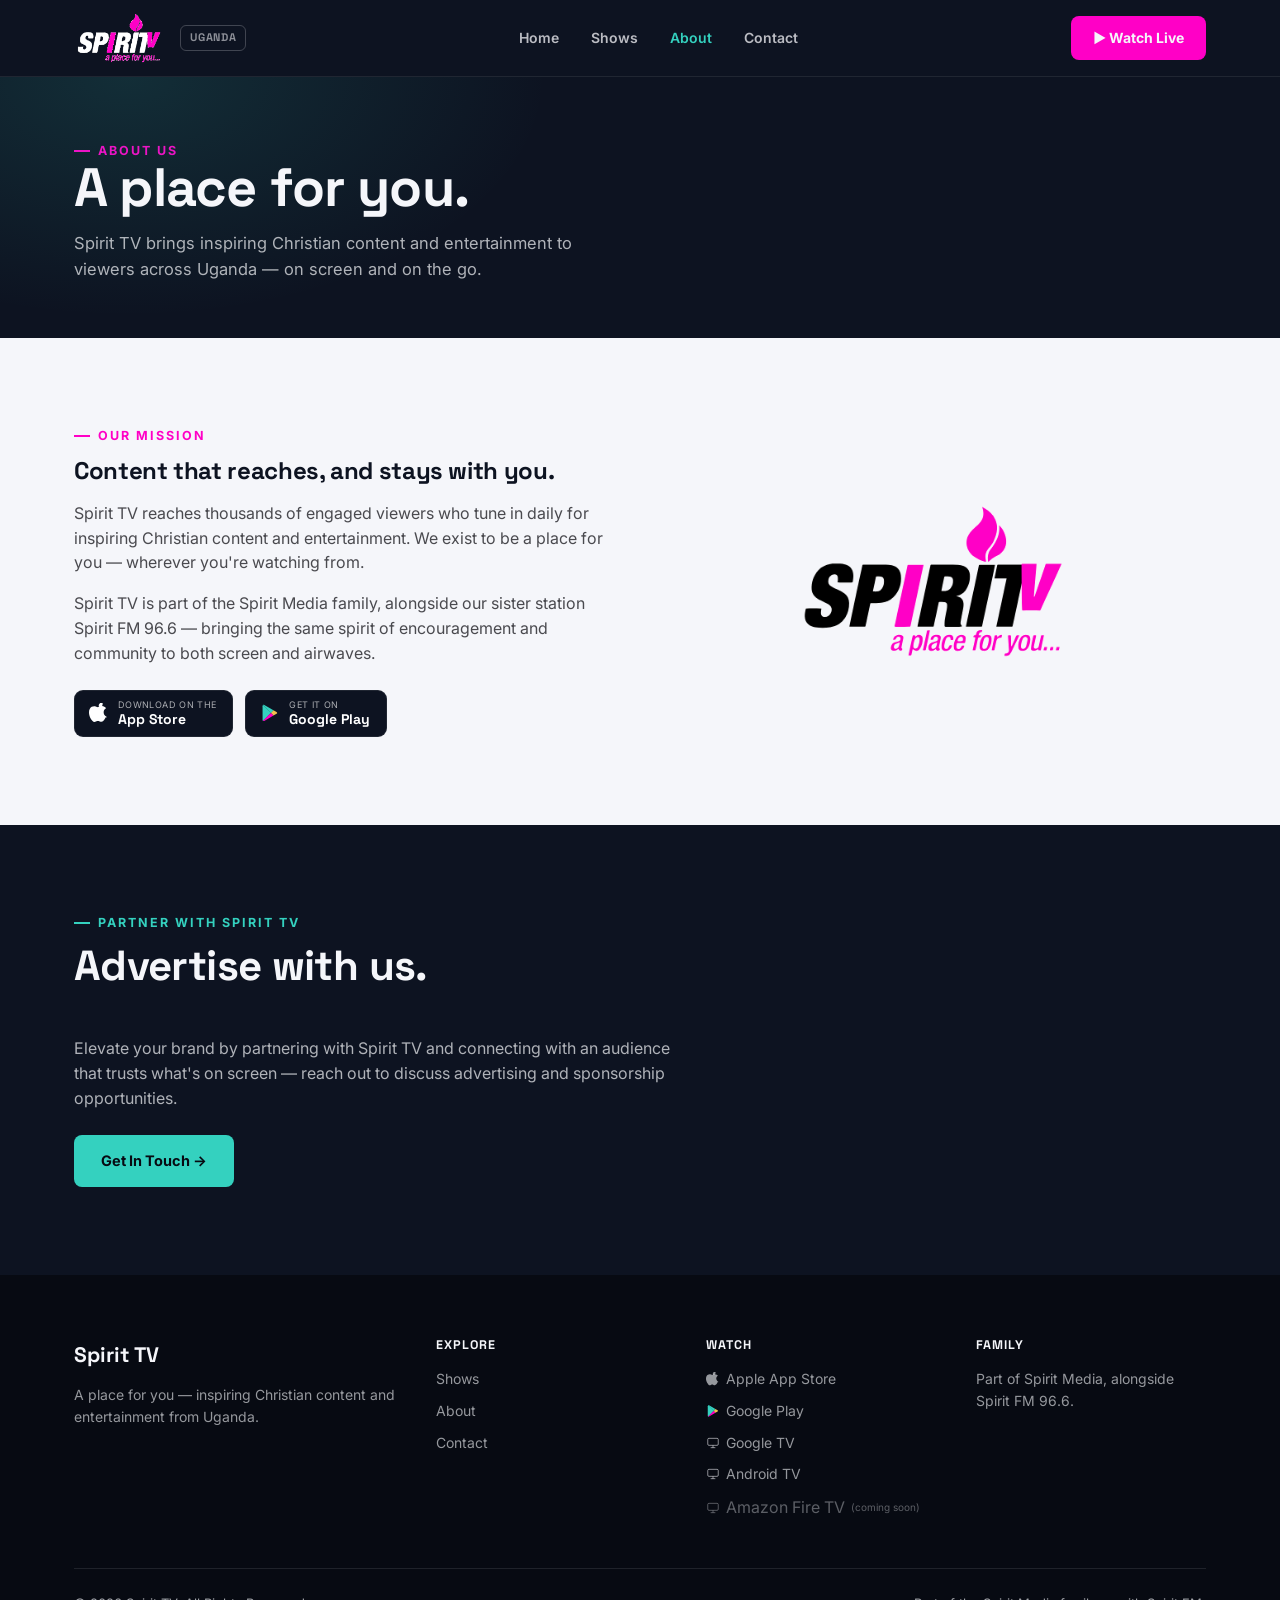
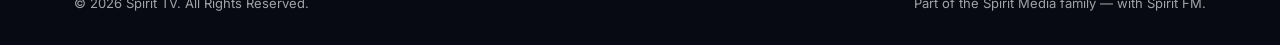
==== commit ca10bedf: "Add icons to footer app store links; add Google TV, Android TV, and Amazon Fire TV (coming soon) pla" ====
--- a/about.html
+++ b/about.html
@@ -81,8 +81,26 @@
       </div>
       <div>
         <h4>Watch</h4>
-        <a href="https://apps.apple.com/ug/app/spirit-media-ug/id6473387035" target="_blank" rel="noopener">Apple App Store</a>
-        <a href="https://play.google.com/store/apps/details?id=com.spiritmedia.ug" target="_blank" rel="noopener">Google Play</a>
+        <a href="https://apps.apple.com/ug/app/spirit-media-ug/id6473387035" target="_blank" rel="noopener" style="display:flex;align-items:center;gap:6px;">
+          <svg width="14" height="14" viewBox="0 0 24 24" fill="none"><path d="M16.365 1.43c0 1.14-.416 2.06-1.246 2.78-.997.86-2.03.99-3.106.4a3.28 3.28 0 0 1-.021-2.85c.395-.9 1.11-1.65 2.03-2.09.83-.4 1.71-.4 2.343.03V1.43z" fill="currentColor"/><path d="M20.02 17.13c-.36.86-.78 1.66-1.28 2.4-.68 1.01-1.24 1.71-1.68 2.1-.68.65-1.4.99-2.18 1.01-.56.02-1.23-.16-2.02-.53-.79-.37-1.51-.55-2.17-.55-.68 0-1.43.18-2.24.55-.81.37-1.47.56-1.98.57-.75.03-1.49-.31-2.22-1.03-.47-.44-1.06-1.17-1.75-2.19-.75-1.1-1.36-2.38-1.84-3.85C.14 13.9 0 12.44 0 11.03c0-1.62.35-3.01 1.05-4.19.55-.94 1.29-1.68 2.21-2.22a5.8 5.8 0 0 1 2.98-.85c.6 0 1.4.2 2.4.6.99.4 1.63.6 1.92.6.21 0 .93-.23 2.14-.7 1.15-.44 2.12-.62 2.91-.55 2.15.18 3.77 1.03 4.83 2.57-1.92 1.18-2.87 2.83-2.85 4.95.02 1.65.61 3.03 1.77 4.13.53.5 1.12.89 1.78 1.16-.14.42-.3.83-.47 1.23l-.02-.03z" fill="currentColor"/></svg>
+          Apple App Store
+        </a>
+        <a href="https://play.google.com/store/apps/details?id=com.spiritmedia.ug" target="_blank" rel="noopener" style="display:flex;align-items:center;gap:6px;">
+          <svg width="14" height="14" viewBox="0 0 24 24" fill="none"><path d="M3.6 2.4c-.35.35-.55.9-.55 1.6v16c0 .7.2 1.25.55 1.6l.1.08L13.02 12v-.24L3.7 2.32l-.1.08z" fill="#34D1BF"/><path d="M16.1 15.1l-3.08-3.08V11.8l3.08-3.08.07.04 3.66 2.08c1.04.6 1.04 1.56 0 2.16l-3.66 2.08-.07.02z" fill="#F2C14E"/><path d="M16.17 15.06L13.02 11.9 3.6 21.4c.35.38.93.42 1.58.06l11-6.4z" fill="#FF00C6"/><path d="M16.17 8.74l-11-6.4c-.65-.37-1.23-.32-1.58.06l9.43 9.5 3.15-3.16z" fill="#34D1BF"/></svg>
+          Google Play
+        </a>
+        <a href="https://play.google.com/store/apps/details?id=com.spirittv.spirittv&amp;pcampaignid=web_share" target="_blank" rel="noopener" style="display:flex;align-items:center;gap:6px;">
+          <svg width="14" height="14" viewBox="0 0 24 24" fill="none"><rect x="3" y="4" width="18" height="12" rx="2" stroke="currentColor" stroke-width="1.6"/><path d="M8 20h8M12 16v4" stroke="currentColor" stroke-width="1.6"/></svg>
+          Google TV
+        </a>
+        <a href="https://play.google.com/store/apps/details?id=com.spirittv.spirittv&amp;pcampaignid=web_share" target="_blank" rel="noopener" style="display:flex;align-items:center;gap:6px;">
+          <svg width="14" height="14" viewBox="0 0 24 24" fill="none"><rect x="3" y="4" width="18" height="12" rx="2" stroke="currentColor" stroke-width="1.6"/><path d="M8 20h8M12 16v4" stroke="currentColor" stroke-width="1.6"/></svg>
+          Android TV
+        </a>
+        <span style="display:flex;align-items:center;gap:6px;opacity:.55;cursor:default;">
+          <svg width="14" height="14" viewBox="0 0 24 24" fill="none"><rect x="3" y="4" width="18" height="12" rx="2" stroke="currentColor" stroke-width="1.6"/><path d="M8 20h8M12 16v4" stroke="currentColor" stroke-width="1.6"/></svg>
+          Amazon Fire TV <span style="font-size:10px;">(coming soon)</span>
+        </span>
       </div>
       <div>
         <h4>Family</h4>
